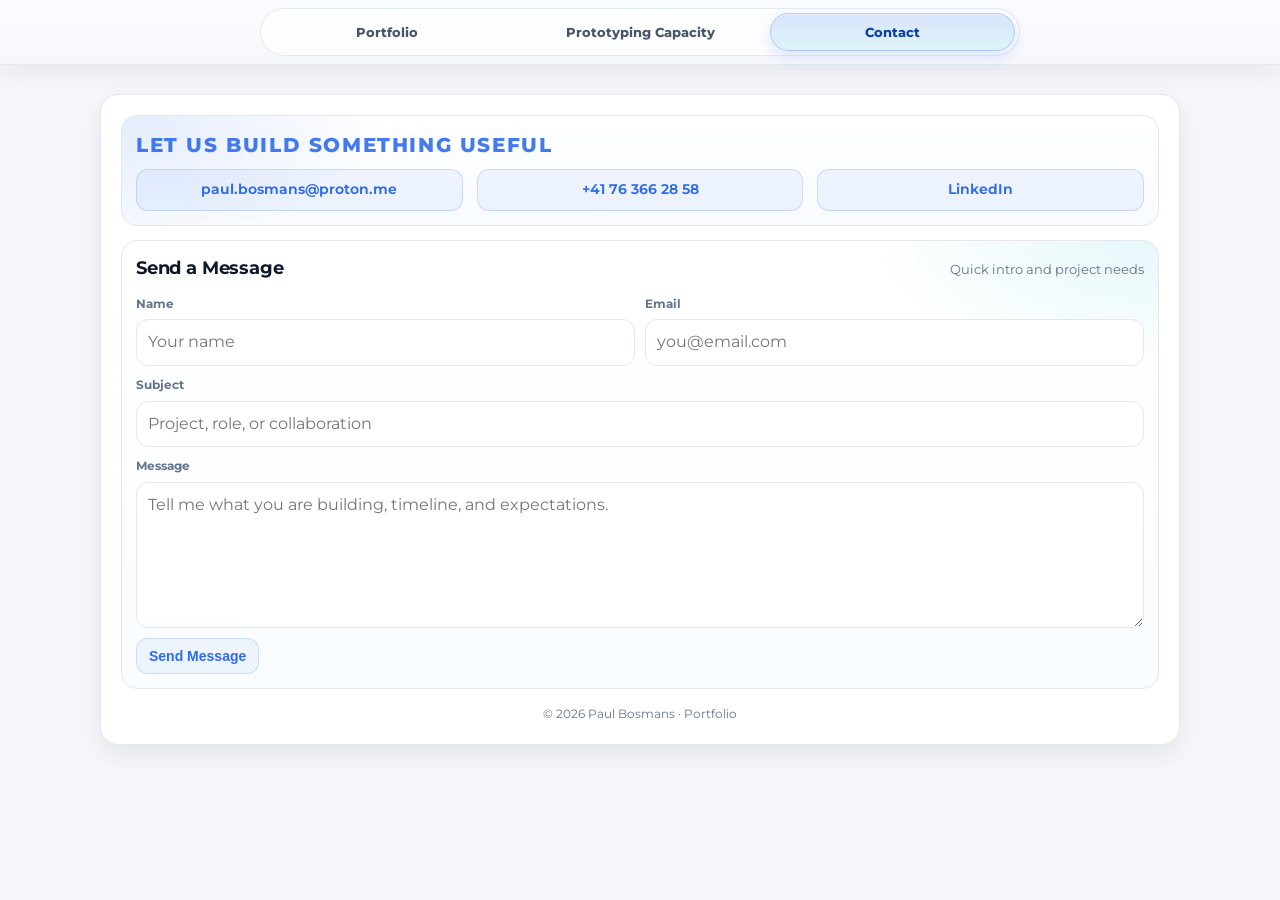
==== contact.html @ 58912d93 "Added new menu for manufacturing capacity and contact + cleaning" ====
<!doctype html>
<html lang="en">
<head>
  <meta charset="utf-8" />
  <meta name="viewport" content="width=device-width,initial-scale=1" />
  <title>Paul Bosmans - Contact</title>
  <meta name="description" content="Contact page for Paul Bosmans." />
  <link rel="icon" type="image/png" sizes="512x512" href="assets/android-chrome-512x512.png" />
  <link rel="stylesheet" href="css/styles.css" />
</head>
<body>
  <nav class="site-nav" aria-label="Main navigation">
    <div class="site-nav-inner">
      <div class="site-nav-links">
        <a class="site-nav-link" href="index.html">Portfolio</a>
        <a class="site-nav-link" href="prototyping.html">Prototyping Capacity</a>
        <a class="site-nav-link active" href="contact.html" aria-current="page">Contact</a>
      </div>
    </div>
  </nav>

  <div class="layout">
    <main class="content" id="top">
      <section class="card section">
        <div class="contact-layout" id="contactLayout">
          <div class="contact-left">
            <p class="contact-kicker">Let us build something useful</p>
            <div class="actions" id="contactPageActions"></div>
          </div>
        </div>

        <section class="contact-form-card" aria-labelledby="contactFormTitle">
          <div class="section-head">
            <h2 id="contactFormTitle">Send a Message</h2>
            <p>Quick intro and project needs</p>
          </div>

          <form id="contactForm" class="contact-form" action="https://formsubmit.co/paul.bosmans@proton.me" method="POST">
            <input type="hidden" name="_subject" value="New portfolio contact request" />
            <input type="hidden" name="_template" value="table" />
            <input type="hidden" name="_captcha" value="false" />
            <input type="hidden" name="_autoresponse" value="Thanks for your message. We received it and will come back to you ASAP." />
            <label class="contact-field">
              <span>Name</span>
              <input type="text" name="name" required placeholder="Your name" />
            </label>
            <label class="contact-field">
              <span>Email</span>
              <input type="email" name="email" required placeholder="you@email.com" />
            </label>
            <label class="contact-field contact-field-wide">
              <span>Subject</span>
              <input type="text" name="subject" required placeholder="Project, role, or collaboration" />
            </label>
            <label class="contact-field contact-field-wide">
              <span>Message</span>
              <textarea name="message" rows="5" required placeholder="Tell me what you are building, timeline, and expectations."></textarea>
            </label>
            <div class="contact-form-actions">
              <button type="submit" class="btn primary">Send Message</button>
            </div>
          </form>
        </section>

        <footer class="footer">© <span id="year"></span> Paul Bosmans · Portfolio</footer>
      </section>
    </main>
  </div>

  <script src="js/data.js"></script>
  <script src="js/contact.js"></script>
</body>
</html>
---- css/styles.css ----
@import url('https://fonts.googleapis.com/css2?family=Montserrat:wght@400;500;600;700;800&display=swap');

:root{
  --bg: #ffffff;
  --bg2:#f6f7fb;
  --card:#ffffff;
  --text:#0f172a;
  --muted:#475569;
  --muted2:#64748b;
  --border:#e5e7eb;
  --shadow: 0 10px 24px rgba(15, 23, 42, .08);
  --radius: 18px;
  --accent:#2563eb;
  --accent2:#06b6d4;
  --max: 1120px;
  --mono: ui-monospace, SFMono-Regular, Menlo, Monaco, Consolas, "Liberation Mono", "Courier New", monospace;
  --sans: "Montserrat", ui-sans-serif, system-ui, -apple-system, Segoe UI, Roboto, Helvetica, Arial, "Apple Color Emoji","Segoe UI Emoji";
}

*{box-sizing:border-box}
html,body{height:100%}

body{
  margin:0;
  font-family:var(--sans);
  color:var(--text);
  background: var(--bg2);
  line-height:1.55;
  padding-top: 62px;
}

.site-nav{
  position: fixed;
  top: 0;
  left: 0;
  right: 0;
  z-index: 1200;
  background: linear-gradient(180deg, rgba(250, 252, 255, .96), rgba(246, 247, 251, .9));
  backdrop-filter: blur(10px);
  border-bottom: 1px solid rgba(148, 163, 184, .22);
  box-shadow: 0 8px 24px rgba(15, 23, 42, .07);
}

.site-nav-inner{
  max-width: var(--max);
  margin: 0 auto;
  padding: 8px clamp(12px, 2.2vw, 20px);
  display:flex;
  justify-content:center;
}

.site-nav-links{
  display:flex;
  align-items:center;
  gap: 8px;
  flex-wrap: nowrap;
  padding: 4px;
  border: 1px solid rgba(148, 163, 184, .22);
  border-radius: 999px;
  background: rgba(255, 255, 255, .72);
  width: min(100%, 760px);
  justify-content:space-between;
}

.site-nav-link{
  font-size: 13px;
  font-weight: 750;
  padding: 8px 13px;
  border-radius: 999px;
  border: 1px solid transparent;
  color: var(--muted);
  background: transparent;
  transition: .16s ease;
  flex: 1 1 0;
  text-align:center;
}

.site-nav-link:hover{
  border-color: rgba(37,99,235,.2);
  background: rgba(255,255,255,.9);
  color: var(--text);
  transform: translateY(-1px);
}

.site-nav-link.active{
  color: #0b3ea8;
  border-color: rgba(37,99,235,.24);
  background: linear-gradient(180deg, rgba(37,99,235,.18), rgba(6,182,212,.12));
  box-shadow: inset 0 1px 0 rgba(255,255,255,.55), 0 6px 16px rgba(37,99,235,.16);
}

@media (max-width: 640px){
  .site-nav-links{
    flex-wrap: wrap;
    width: 100%;
    justify-content:center;
  }
  .site-nav-link{
    flex: 1 1 calc(50% - 8px);
  }
}

a{color:inherit; text-decoration:none}
code{font-family:var(--mono); font-size:.95em}

.layout{
  max-width: var(--max);
  margin: 0 auto;
  padding: clamp(16px, 2.5vw, 34px) clamp(12px, 2.2vw, 20px) 80px;
  display:grid;
  grid-template-columns: minmax(0, 1fr);
  gap: clamp(12px, 2vw, 22px);
  align-items:start;
}

.content{min-width:0}

.card{
  background: var(--card);
  border: 1px solid var(--border);
  border-radius: var(--radius);
  box-shadow: var(--shadow);
}

/* HERO */
.hero{
  padding: 34px;
  display:grid;
  grid-template-columns: minmax(0, 1fr) minmax(170px, 220px);
  gap: 20px 28px;
  align-items:center;
}
@media (max-width: 1240px){
  .hero{
    grid-template-columns:1fr;
    gap: 14px;
  }
}

.hero-left{min-width:0}

.hero-role{
  margin: 0;
  font-size: clamp(26px, 4.6vw, 40px);
  line-height: 1.05;
  letter-spacing: -0.02em;
  font-weight: 800;
  color: var(--text);
  max-width: 18ch;
}

.hero-name{
  margin: 8px 0 0;
  font-size: clamp(36px, 6vw, 58px);
  line-height: 1.02;
  letter-spacing: -0.03em;
}

.quick{
  display:flex;
  flex-direction:column;
  gap:6px;
  text-align:left;
  margin-top: 14px;
}

.hero-embedded{
  margin-top: 16px;
  display:flex;
  flex-direction:column;
  gap: 12px;
  grid-column: 1 / -1;
}

.hero-block{
  border: 1px solid var(--border);
  border-radius: 14px;
  background: #ffffff;
  padding: 14px;
}

.hero-block h2{
  margin: 0 0 8px;
  font-size: 16px;
  letter-spacing: -.01em;
}

.micro{display:flex; gap:8px; flex-wrap:wrap; margin-top:14px}
.chip{
  font-size: 12px;
  padding: 6px 10px;
  border-radius: 999px;
  border: 1px solid var(--border);
  background: #fbfbfe;
  color: var(--muted2);
}

/* Right side: photo at top-right */
.hero-right{
  display:flex;
  flex-direction:column;
  align-items:flex-end;
  gap: 0;
  width: auto;
  justify-self: end;
  align-self: center;
}
@media (max-width: 1240px){
  .hero-right{
    align-items:center;
    justify-self:center;
    align-self: start;
  }
}

/* Circular profile photo */
.avatar{
  width: clamp(155px, 22vw, 205px);
  height: clamp(155px, 22vw, 205px);
  border-radius: 999px;
  border: 2px solid rgba(37,99,235,.18);
  background:
    radial-gradient(circle at 30% 30%, rgba(37,99,235,.20), transparent 55%),
    linear-gradient(180deg, #fff, #f4f7ff);
  overflow:hidden;
  margin:0;
  flex: 0 0 auto;
  box-shadow: 0 12px 22px rgba(15,23,42,.10);
}
.avatar img{
  width:100%;
  height:100%;
  object-fit:cover;
  display:block
}
.avatar-fallback{
  width:100%;
  height:100%;
  display:flex;
  align-items:center;
  justify-content:center;
  text-align:center;
  padding:10px;
  color: var(--muted2);
  font-family: var(--mono);
  font-size: 12px;
}

/* Quick info */
.quick-line{color:var(--muted); font-size:14px}
.quick-line b{color:var(--text)}

.actions{
  display:flex;
  gap:10px;
  flex-wrap:wrap;
}

.btn{
  display:inline-flex;
  align-items:center;
  justify-content:center;
  padding: 9px 12px;
  border-radius: 12px;
  border: 1px solid var(--border);
  background: #ffffff;
  color: var(--text);
  font-size: 14px;
  font-weight: 650;
  transition: .14s ease;
}

.btn:hover{
  transform: translateY(-1px);
  box-shadow: 0 10px 18px rgba(15,23,42,.08);
  border-color: rgba(37,99,235,.25);
}

.btn.primary{
  color: rgba(37,99,235,.95);
  border-color: rgba(37,99,235,.18);
  background: rgba(37,99,235,.06);
}

/* SECTIONS */
.section{padding: 20px}

#summary.section{
  padding: 32px;
}

.section-head{
  display:flex;
  justify-content:space-between;
  align-items:baseline;
  flex-wrap: wrap;
  gap:12px;
  margin-bottom: 12px;
}
.section-head h2{margin:0; font-size: 18px; letter-spacing:-.01em}
.section-head p{margin:0; color:var(--muted2); font-size:13px}
.p{margin:0; color:var(--muted)}

.summary-paragraph{margin:0; color:var(--muted)}
.summary-paragraph + .summary-paragraph{margin-top: 10px}

.p,
.summary-paragraph,
.project-text p,
.proto-line p,
.bullets li{
  text-align: justify;
  text-justify: inter-word;
}

.note{
  margin: 14px 0 0;
  color: var(--muted2);
  font-size: 13px;
}

/* PROTOTYPING */
.proto-lines{
  display:flex;
  flex-direction:column;
  gap: 12px;
}

.proto-line{
  border: 1px solid var(--border);
  border-radius: 16px;
  padding: 14px;
  background: #ffffff;
  display:grid;
  grid-template-columns: 1.1fr .9fr;
  gap: 12px;
  align-items: stretch;
}

.proto-line-left{
  min-width: 0;
}

.proto-line h3{
  margin: 0 0 6px;
  font-size: 15px;
}

.proto-line p{
  margin: 0;
  color: var(--muted);
  font-size: 14px;
}

.proto-line-right{
  min-width: 0;
}


.proto-tool-media{
  margin: 4px 0 10px;
  width:100%;
  height:100%;
  min-height: 170px;
  border-radius: 14px;
  overflow:hidden;
  border: 1px solid var(--border);
  background:
    radial-gradient(380px 140px at 12% 0%, rgba(37,99,235,.10), transparent 60%),
    linear-gradient(180deg, #ffffff, #f8f9ff);
  display:flex;
  align-items:center;
  justify-content:center;
  padding: 8px;
}

.proto-tool-media img{
  width:100%;
  height:100%;
  object-fit: cover;
  display:block;
}

.proto-tool-media-fallback{
  width:100%;
  height:100%;
  display:flex;
  align-items:center;
  justify-content:center;
  text-align:center;
  padding:14px;
  color: var(--muted2);
  font-family: var(--mono);
  font-size: 12px;
}

@media (max-width: 900px){
  .proto-line{grid-template-columns: 1fr;}
  .proto-tool-media{min-height: 150px;}
}

/* CONTACT PAGE */
.contact-layout{
  display:grid;
  grid-template-columns: 1fr;
  gap: 14px;
  align-items: stretch;
}

.contact-left,
.contact-right{
  border: 1px solid var(--border);
  border-radius: 16px;
  padding: 14px;
  background: #ffffff;
}

.contact-left{
  background:
    radial-gradient(380px 180px at 0% 0%, rgba(37,99,235,.12), transparent 70%),
    linear-gradient(180deg, #ffffff, #f8fbff);
}

.contact-kicker{
  margin: 0 0 8px;
  font-size: 20px;
  letter-spacing: .08em;
  text-transform: uppercase;
  color: rgba(37,99,235,.85);
  font-weight: 800;
  white-space: nowrap;
}

#contactPageActions{
  width: 100%;
  display: flex;
  justify-content: space-between;
  align-items: center;
  gap: 14px;
  flex-wrap: nowrap;
}

#contactPageActions .btn{
  flex: 1 1 0;
  min-width: 0;
  text-align: center;
  white-space: nowrap;
}

.contact-rows{
  display:flex;
  flex-direction:column;
  gap: 8px;
}

.contact-row{
  display:flex;
  justify-content:space-between;
  gap: 12px;
  padding: 9px 10px;
  border-radius: 12px;
  border: 1px solid var(--border);
  background: #fbfbfe;
}

.contact-label{
  color: var(--muted2);
  font-size: 13px;
  font-weight: 700;
}

.contact-value{
  color: var(--text);
  font-size: 13px;
  text-align: right;
}

.contact-form-card{
  margin-top: 14px;
  border: 1px solid var(--border);
  border-radius: 16px;
  padding: 14px;
  background:
    radial-gradient(420px 180px at 100% 0%, rgba(6,182,212,.10), transparent 68%),
    linear-gradient(180deg, #ffffff, #f9fdff);
}

.contact-form{
  display:grid;
  grid-template-columns: 1fr 1fr;
  gap: 10px;
}

.contact-field{
  display:flex;
  flex-direction:column;
  gap: 6px;
}

.contact-field span{
  font-size: 12px;
  font-weight: 700;
  color: var(--muted2);
}

.contact-field input,
.contact-field textarea{
  width:100%;
  border: 1px solid var(--border);
  border-radius: 12px;
  padding: 10px 11px;
  font: inherit;
  color: var(--text);
  background: #ffffff;
}

.contact-field textarea{
  resize: vertical;
}

.contact-field input:focus,
.contact-field textarea:focus{
  outline: 2px solid rgba(37,99,235,.28);
  outline-offset: 1px;
  border-color: rgba(37,99,235,.24);
}

.contact-field-wide{
  grid-column: 1 / -1;
}

.contact-form-actions{
  grid-column: 1 / -1;
  display:flex;
  align-items:center;
  gap: 10px;
  flex-wrap: wrap;
}

.contact-form-hint{
  color: var(--muted2);
  font-size: 12px;
}

@media (max-width: 760px){
  .contact-form{grid-template-columns: 1fr;}
  #contactPageActions{
    flex-wrap: wrap;
  }
  #contactPageActions .btn{
    flex: 1 1 100%;
  }
}

/* PROJECTS */
.grid{
  display:grid;
  grid-template-columns: repeat(12, 1fr);
  gap: 12px;
}

.project{
  grid-column: span 12;
  padding: 16px;
  border-radius: 16px;
  border: 1px solid var(--border);
  background: #ffffff;
}

.badge{
  display:inline-flex;
  align-items:center;
  gap:8px;
  font-family: var(--mono);
  font-size: 11px;
  letter-spacing: .10em;
  text-transform: uppercase;
  padding: 6px 10px;
  border-radius: 999px;
  border: 1px solid var(--border);
  background: #fbfbfe;
  color: var(--muted2);
  margin-bottom: 12px;
}
.dot{
  width: 8px; height: 8px; border-radius: 999px;
  background: linear-gradient(135deg, var(--accent), var(--accent2));
}

.project-body{
  display:grid;
  grid-template-columns: 1fr 1fr;
  gap: 14px;
  align-items:start;
}

@media (max-width: 1240px){ .project-body{grid-template-columns:1fr} }

.project-carousel{
  position: relative;
  display:block;
  margin: 6px 0 10px;
}

.project-carousel.single-media{
  grid-template-columns: 1fr;
}

.pc-btn{
  position: absolute;
  top: 50%;
  transform: translateY(-50%);
  z-index: 3;
  width: 38px;
  height: 38px;
  border-radius: 999px;
  border: 1px solid rgba(37,99,235,.22);
  background: linear-gradient(180deg, rgba(255,255,255,.96), rgba(243,247,255,.94));
  font-size: 20px;
  font-weight: 800;
  color: var(--text);
  cursor:pointer;
  line-height:1;
  display:flex;
  align-items:center;
  justify-content:center;
  transition: .14s ease;
}

.pc-prev{ left: 10px; }
.pc-next{ right: 10px; }

.pc-btn:hover{
  transform: translateY(calc(-50% - 1px));
  border-color: rgba(37,99,235,.35);
  box-shadow: 0 10px 18px rgba(37,99,235,.16);
}

.pc-btn:disabled{
  opacity:.45;
  cursor:not-allowed;
  box-shadow:none;
  transform:none;
}

.pc-dots{
  display:flex;
  justify-content:center;
  gap:6px;
  margin-top: 8px;
}

.pc-dot{
  -webkit-appearance: none;
  appearance: none;
  width: 10px;
  height: 10px;
  min-width: 10px;
  min-height: 10px;
  padding: 0;
  line-height: 0;
  flex: 0 0 10px;
  border-radius: 999px;
  border: 1px solid var(--border);
  background: #ffffff;
  cursor:pointer;
}

.pc-dot.active{
  background: linear-gradient(135deg, var(--accent), var(--accent2));
  border-color: rgba(37,99,235,.20);
}

@media (max-width: 560px){
  .pc-btn{
    width: 34px;
    height: 34px;
    font-size: 18px;
  }
  .pc-prev{ left: 8px; }
  .pc-next{ right: 8px; }
}

.project-logo-line{
  margin: 0 0 8px;
  display:flex;
  align-items:center;
  justify-content:flex-start;
}

.project-company-logo{
  height: 24px;
  width: auto;
  object-fit: contain;
  display:block;
  margin: 0;
}

.project-card-title{margin:0 0 14px; font-size: 16px}
.project-text p{margin:0 0 10px; color: var(--muted); font-size: 14px}

.bullets{
  margin: 0 0 10px;
  padding-left: 18px;
  color: var(--muted);
  font-size: 14px;
}
.bullets li{margin: 6px 0}
.bullets b{color: var(--text)}

.tags{display:flex; gap:8px; flex-wrap:wrap}
.tag{
  font-size: 12px;
  padding: 6px 10px;
  border-radius: 999px;
  border: 1px solid var(--border);
  background: #fbfbfe;
  color: var(--muted2);
}

.links{display:flex; gap:10px; flex-wrap:wrap; margin-top: 12px}
.link{
  font-size: 13.5px;
  font-weight: 650;
  color: rgba(37,99,235,.95);
  padding: 7px 10px;
  border-radius: 12px;
  border: 1px solid rgba(37,99,235,.18);
  background: rgba(37,99,235,.06);
}

.project-media{
  margin:0;
  border-radius: 16px;
  border: 1px solid var(--border);
  overflow:hidden;
  background:
    radial-gradient(600px 220px at 20% 0%, rgba(37,99,235,.10), transparent 60%),
    linear-gradient(180deg, #ffffff, #f7f8ff);
  aspect-ratio: 4 / 3;
  width: 100%;
  max-height: 460px;
  display:flex;
  align-items:center;
  justify-content:center;
  position: relative;
  padding: 8px;
}
.project-media img{
  width:100%;
  height:100%;
  object-fit:contain;
  display:block;
  background: #fff;
  cursor: zoom-in;
}

.project-media .pc-video{
  width:100%;
  height:100%;
  object-fit:contain;
  display:block;
  background: #000;
}

.project-media.contain-image img{
  object-fit: contain;
  background: #ffffff;
  padding: 8px;
}
.media-fallback{
  width:100%;
  height:100%;
  display:flex;
  align-items:center;
  justify-content:center;
  text-align:center;
  padding:16px;
  color: var(--muted2);
  font-family: var(--mono);
  font-size: 12px;
}

/* CONFIDENTIAL overlay */
.project-media.confidential .confidential-badge{
  position:absolute;
  left: 12px;
  bottom: 12px;
  padding: 8px 10px;
  border-radius: 999px;
  border: 1px solid rgba(0,0,0,.10);
  background: rgba(255,255,255,.82);
  backdrop-filter: blur(6px);
  font-family: var(--mono);
  font-size: 12px;
  letter-spacing: .12em;
  text-transform: uppercase;
  color: #0f172a;
  box-shadow: 0 10px 18px rgba(15,23,42,.10);
}

.lightbox{
  position: fixed;
  inset: 0;
  display: none;
  z-index: 2000;
}

.lightbox.open{
  display: block;
}

.lightbox-backdrop{
  position:absolute;
  inset:0;
  background: rgba(15,23,42,.72);
  backdrop-filter: blur(2px);
}

.lightbox-panel{
  position: relative;
  width: min(94vw, 1200px);
  height: min(88vh, 900px);
  margin: 4vh auto;
  border-radius: 16px;
  border: 1px solid rgba(255,255,255,.16);
  background: rgba(15,23,42,.25);
  box-shadow: 0 20px 45px rgba(0,0,0,.35);
  display:flex;
  align-items:center;
  justify-content:center;
  overflow:hidden;
}

.lightbox-panel img{
  max-width: 100%;
  max-height: 100%;
  object-fit: contain;
  display:block;
}

.lightbox-panel video{
  max-width: 100%;
  max-height: 100%;
  object-fit: contain;
  display:block;
}

.lightbox-close{
  position:absolute;
  top:10px;
  right:10px;
  z-index: 5;
  width: 36px;
  height: 36px;
  border-radius: 999px;
  border: 1px solid rgba(255,255,255,.25);
  background: rgba(15,23,42,.72);
  color: #fff;
  font-size: 24px;
  line-height: 1;
  cursor:pointer;
}

.lightbox-nav{
  position:absolute;
  top:50%;
  transform: translateY(-50%);
  z-index: 5;
  width: 42px;
  height: 42px;
  border-radius: 999px;
  border: 1px solid rgba(255,255,255,.25);
  background: rgba(15,23,42,.72);
  color: #fff;
  font-size: 26px;
  line-height: 1;
  cursor:pointer;
  display:flex;
  align-items:center;
  justify-content:center;
}

.lightbox-prev{ left: 10px; }
.lightbox-next{ right: 10px; }

.lightbox-nav.hidden{ display:none; }

/* SKILLS */
.skills-grid{
  display:grid;
  grid-template-columns: 1fr 1fr;
  gap: 12px;
}
@media (max-width: 1100px){ .skills-grid{grid-template-columns:1fr} }

.hero-block .skills-grid{
  margin-top: 6px;
}

.box{
  border: 1px solid var(--border);
  border-radius: 16px;
  padding: 16px;
  background: #ffffff;
}
.box h3{margin:0 0 10px; font-size: 15.5px}
.box ul{margin:0; padding-left:18px; color:var(--muted)}
.box li{margin:6px 0}

.pillrow{display:flex; flex-wrap:wrap; gap:8px}
.pill{
  font-size: 12px;
  padding: 6px 10px;
  border-radius: 999px;
  border: 1px solid var(--border);
  background: #fbfbfe;
  color: var(--muted2);
}

.skill-level-list{
  display:flex;
  flex-direction:column;
  gap: 10px;
}

.skill-level-item{
  display:flex;
  flex-direction:column;
  gap: 6px;
}

.skill-level-head{
  display:flex;
  align-items:center;
  justify-content:space-between;
  gap: 10px;
}

.skill-name{
  color: var(--text);
  font-size: 13.5px;
  font-weight: 650;
}

.skill-level-value{
  color: var(--muted2);
  font-size: 12px;
  font-family: var(--mono);
}

.skill-bar{
  height: 8px;
  border-radius: 999px;
  border: 1px solid var(--border);
  background: #fbfbfe;
  overflow: hidden;
}

.skill-bar span{
  display:block;
  height:100%;
  border-radius: 999px;
  background: linear-gradient(135deg, var(--accent), var(--accent2));
}

.mini{
  margin-top: 12px;
  padding: 12px;
  border: 1px solid var(--border);
  border-radius: 14px;
  background: #ffffff;
  color: var(--muted);
  font-size: 13px;
}
.mini-title{
  font-weight: 800;
  color: var(--text);
  margin-bottom: 6px;
}

/* FOOTER */
.footer{
  margin-top: 16px;
  color: var(--muted2);
  font-size: 12px;
  text-align:center;
}

/* CAROUSEL (responsive, no page scale issues) */
.carousel{
  display:flex;
  flex-direction:column;
  gap: 12px;
}

.carousel-main{
  display:grid;
  grid-template-columns: 44px 1fr 44px;
  gap: 10px;
  align-items:center;
}
@media (max-width: 520px){
  .carousel-main{ grid-template-columns: 40px 1fr 40px; }
}

.c-btn{
  width: 44px;
  height: 44px;
  border-radius: 999px;
  border: 1px solid rgba(37,99,235,.22);
  background: linear-gradient(180deg, #ffffff, #f3f7ff);
  font-size: 22px;
  font-weight: 800;
  color: var(--text);
  cursor:pointer;
  line-height: 1;
  display:flex;
  align-items:center;
  justify-content:center;
  transition: .16s ease;
  box-shadow: 0 8px 16px rgba(37,99,235,.12);
  align-self:center;
}
.c-btn:hover{
  transform: translateY(-2px) scale(1.03);
  border-color: rgba(37,99,235,.35);
  box-shadow: 0 12px 22px rgba(37,99,235,.20);
}
.c-btn:focus-visible{
  outline: 2px solid rgba(37,99,235,.45);
  outline-offset: 2px;
}
.c-btn:disabled{
  opacity: .45;
  cursor:not-allowed;
  box-shadow:none;
  transform:none;
}

.c-frame{
  margin:0;
  border-radius: 16px;
  border: 1px solid var(--border);
  overflow:hidden;
  background:
    radial-gradient(600px 220px at 20% 0%, rgba(37,99,235,.10), transparent 60%),
    linear-gradient(180deg, #ffffff, #f7f8ff);
  display:flex;
  align-items:center;
  justify-content:center;

  aspect-ratio: 16 / 9;
  max-height: 420px;
  width: 100%;
}

#cImage{
  width:100%;
  height:100%;
  object-fit: contain;
  display:block;
  background: #fff;
}

#cVideo{
  width:100%;
  height:100%;
  object-fit: contain;
  display:block;
  background: #000;
}

.c-fallback{
  width:100%;
  height:100%;
  display:flex;
  align-items:center;
  justify-content:center;
  text-align:center;
  padding:16px;
  color: var(--muted2);
  font-family: var(--mono);
  font-size: 12px;
}

.carousel-meta{
  display:flex;
  align-items:center;
  justify-content:center;
  gap: 12px;
  flex-wrap:wrap;
}

.c-caption b{font-size: 14px;}
.c-sub{
  font-family: var(--mono);
  font-size: 12px;
  color: var(--muted2);
  margin-top: 4px;
}

.c-dots{display:flex; gap: 6px; align-items:center;}
.c-dot{
  width: 10px;
  height: 10px;
  border-radius: 999px;
  border: 1px solid var(--border);
  background: #ffffff;
  cursor:pointer;
}
.c-dot.active{
  background: linear-gradient(135deg, var(--accent), var(--accent2));
  border-color: rgba(37,99,235,.20);
}

.c-thumbs{
  display:none;
  gap: 8px;
  overflow:auto;
  padding-bottom: 2px;
  scroll-snap-type: x mandatory;
}
.c-thumb{
  min-width: 96px;
  width: 96px;
  height: 64px;
  border-radius: 14px;
  border: 1px solid var(--border);
  background: #fff;
  overflow:hidden;
  cursor:pointer;
  transition: .12s ease;
  position:relative;
  scroll-snap-align: start;
}
.c-thumb:hover{
  transform: translateY(-1px);
  box-shadow: 0 10px 18px rgba(15,23,42,.08);
}
.c-thumb.active{
  border-color: rgba(37,99,235,.30);
  box-shadow: 0 10px 18px rgba(37,99,235,.10);
}
.c-thumb img{
  width:100%;
  height:100%;
  object-fit:cover;
  display:block;
}
.c-thumb-fallback{
  width:100%;
  height:100%;
  display:flex;
  align-items:center;
  justify-content:center;
  text-align:center;
  padding: 6px;
  font-size: 10px;
  color: var(--muted2);
  font-family: var(--mono);
}
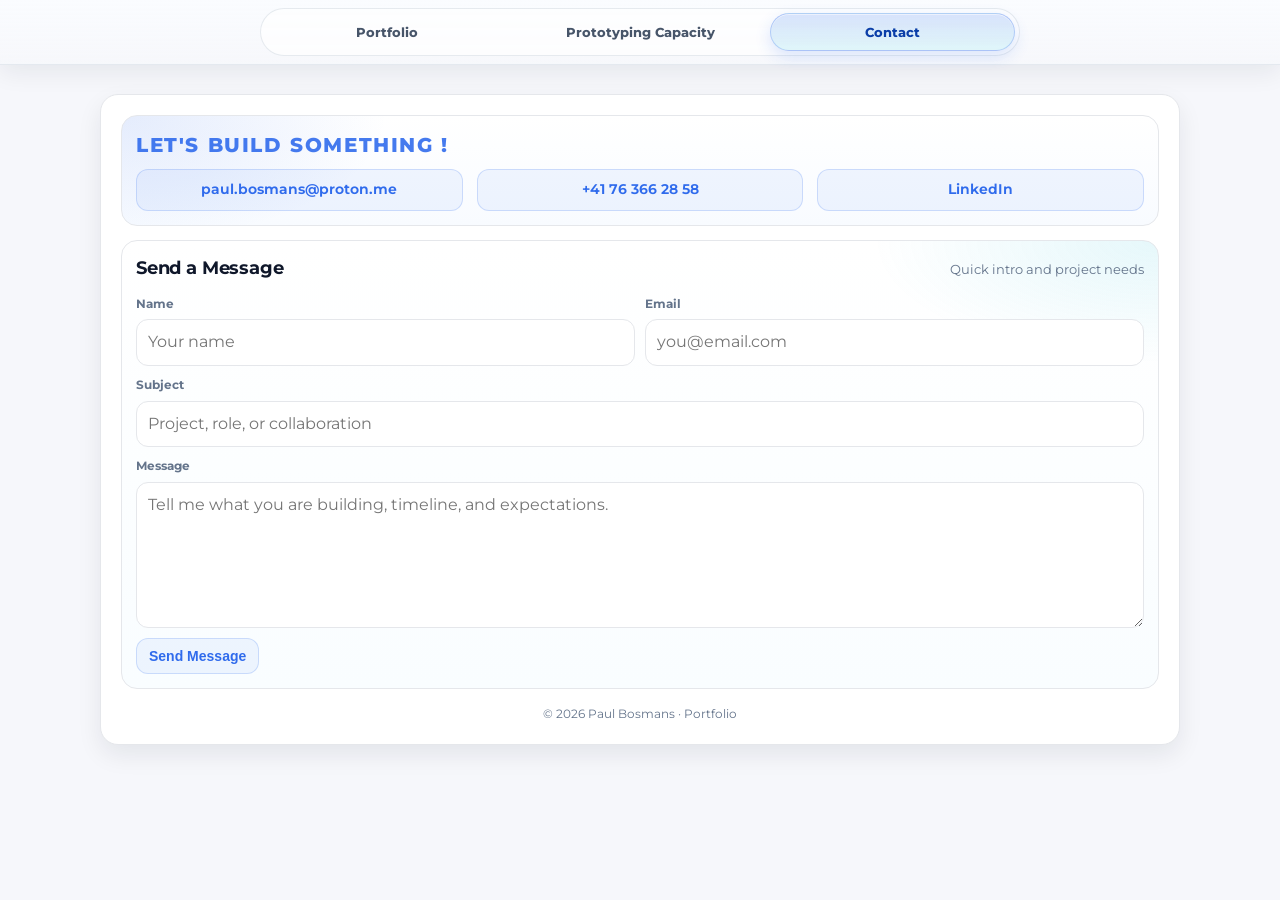
==== commit caf7d78e: "added logos pictures" ====
--- a/contact.html
+++ b/contact.html
@@ -24,7 +24,7 @@
       <section class="card section">
         <div class="contact-layout" id="contactLayout">
           <div class="contact-left">
-            <p class="contact-kicker">Let us build something useful</p>
+            <p class="contact-kicker">Let's build something !</p>
             <div class="actions" id="contactPageActions"></div>
           </div>
         </div>
--- a/css/styles.css
+++ b/css/styles.css
@@ -379,6 +379,7 @@
   height:100%;
   object-fit: cover;
   display:block;
+  border-radius: 18px;
 }
 
 .proto-tool-media-fallback{
@@ -689,7 +690,7 @@
 }
 
 .project-company-logo{
-  height: 24px;
+  height: 30px;
   width: auto;
   object-fit: contain;
   display:block;
@@ -745,14 +746,16 @@
   justify-content:center;
   position: relative;
   padding: 8px;
+  clip-path: inset(0 round 16px);
 }
 .project-media img{
   width:100%;
   height:100%;
   object-fit:contain;
   display:block;
-  background: #fff;
+  background: transparent;
   cursor: zoom-in;
+  border-radius: 18px;
 }
 
 .project-media .pc-video{
@@ -761,11 +764,12 @@
   object-fit:contain;
   display:block;
   background: #000;
+  border-radius: 18px;
 }
 
 .project-media.contain-image img{
   object-fit: contain;
-  background: #ffffff;
+  background: transparent;
   padding: 8px;
 }
 .media-fallback{
